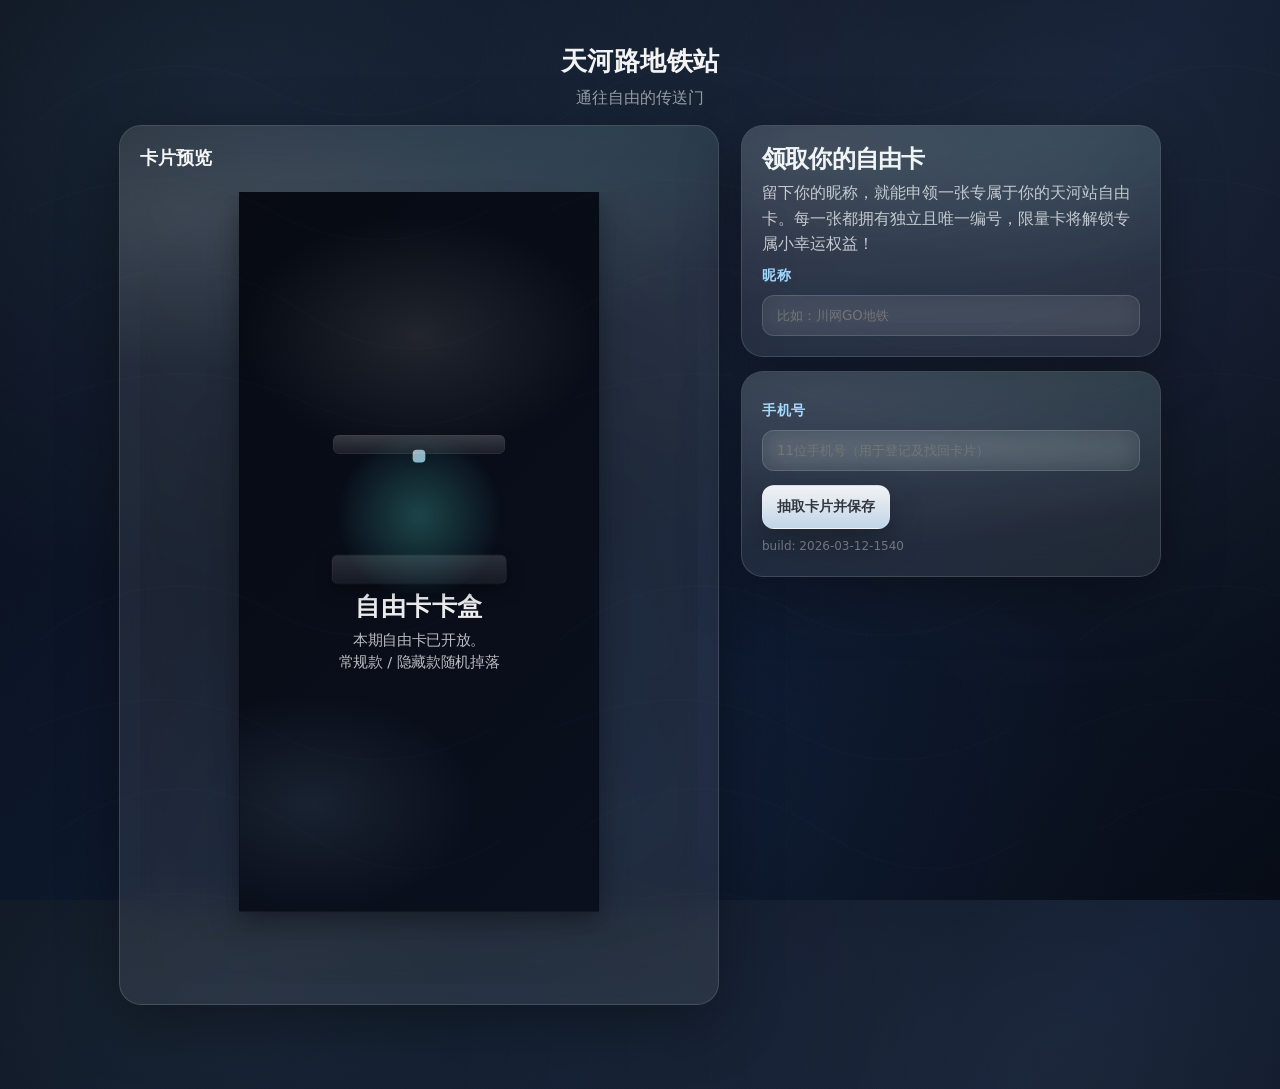
==== trophy/index.html @ 4b8d0b51 "Fix Pages clean-urls redirect: absolute asset paths + add /trophy/index.html" ====
<!doctype html>
<html lang="zh-CN">
<head>
  <meta charset="utf-8" />
  <meta name="viewport" content="width=device-width,initial-scale=1" />
  <meta http-equiv="cache-control" content="no-cache" />
  <meta http-equiv="pragma" content="no-cache" />
  <meta http-equiv="expires" content="0" />
  <script>
    // Keep /trophy stable even if Pages "Clean URLs" redirects /trophy.html -> /trophy
    location.replace('/trophy.html?v=noturn2');
  </script>
  <title>川网GO地铁-自由卡</title>
</head>
<body></body>
</html>
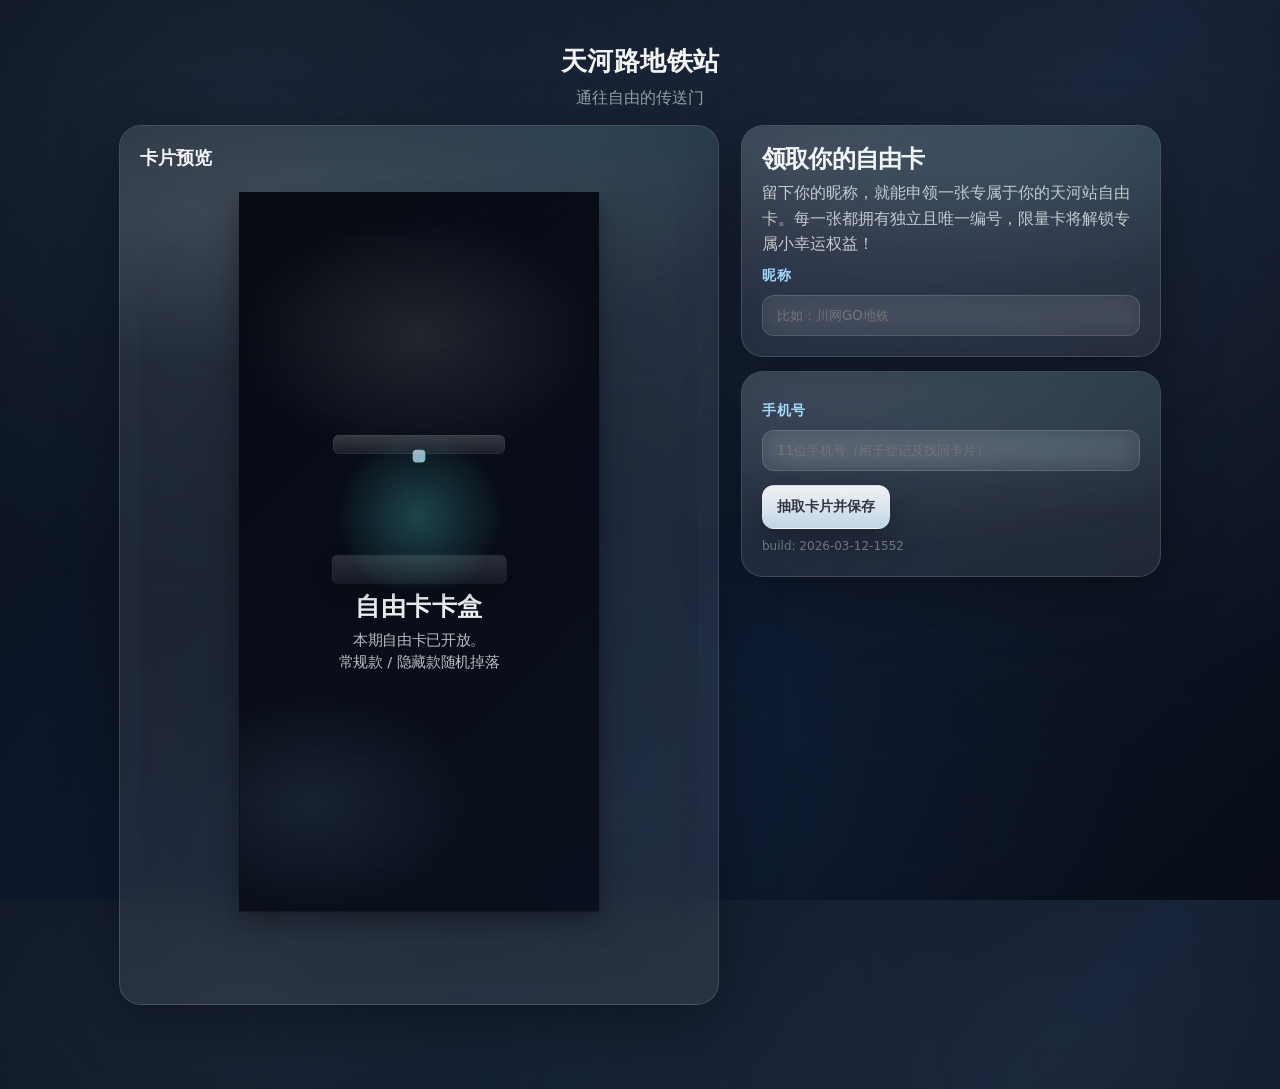
==== commit e7c1acf3: "Fix: /trophy redirect to noturn3; bump build" ====
--- a/trophy/index.html
+++ b/trophy/index.html
@@ -8,7 +8,7 @@
   <meta http-equiv="expires" content="0" />
   <script>
     // Keep /trophy stable even if Pages "Clean URLs" redirects /trophy.html -> /trophy
-    location.replace('/trophy.html?v=noturn2');
+    location.replace('/trophy.html?v=noturn3');
   </script>
   <title>川网GO地铁-自由卡</title>
 </head>
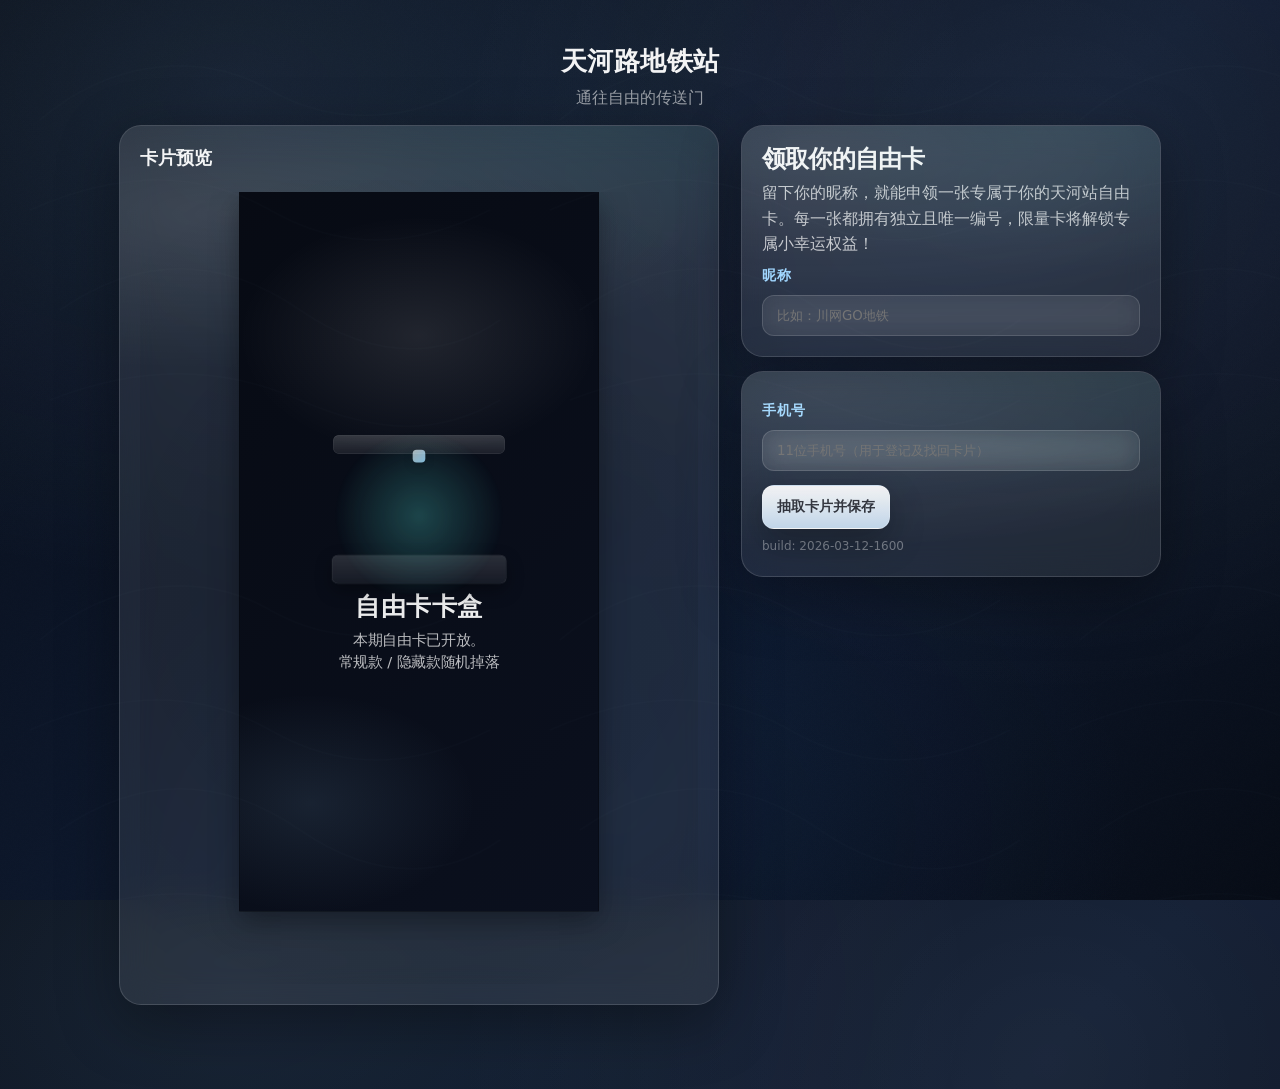
==== commit e678686c: "Fix: make /trophy a real page loading noturn3 (avoid clean-url script mismatch)" ====
--- a/trophy/index.html
+++ b/trophy/index.html
@@ -3,14 +3,148 @@
 <head>
   <meta charset="utf-8" />
   <meta name="viewport" content="width=device-width,initial-scale=1" />
-  <meta http-equiv="cache-control" content="no-cache" />
-  <meta http-equiv="pragma" content="no-cache" />
-  <meta http-equiv="expires" content="0" />
-  <script>
-    // Keep /trophy stable even if Pages "Clean URLs" redirects /trophy.html -> /trophy
-    location.replace('/trophy.html?v=noturn3');
-  </script>
   <title>川网GO地铁-自由卡</title>
+  <link rel="stylesheet" href="/css/style.css" />
+  <link rel="stylesheet" href="/css/poster.css" />
+  <link rel="stylesheet" href="https://cdn.jsdelivr.net/npm/@fontsource/noto-sans-sc@5.0.19/400.css" />
+  <link rel="stylesheet" href="https://cdn.jsdelivr.net/npm/alibaba-puhuiti@3.45.0/dist/AlibabaPuHuiTi.css" />
+  <script src="https://cdn.jsdelivr.net/npm/html2canvas@1.4.1/dist/html2canvas.min.js"></script>
+  <script src="https://cdn.jsdelivr.net/npm/jszip@3.10.1/dist/jszip.min.js"></script>
+  <meta name="referrer" content="no-referrer" />
 </head>
-<body></body>
+<body>
+  <div class="container">
+    <!-- Modal (soft glass) -->
+    <div id="modalMask" style="display:none; position:fixed; inset:0; z-index:99999; background:rgba(0,0,0,.55); backdrop-filter: blur(6px);"></div>
+    <div id="modalBox" style="display:none; position:fixed; left:50%; top:50%; transform:translate(-50%,-50%); z-index:100000; width:min(440px, calc(100vw - 32px)); border-radius:18px; background:rgba(255,255,255,.06); border:1px solid rgba(255,255,255,.14); box-shadow:0 40px 120px rgba(0,0,0,.55); backdrop-filter: blur(22px); overflow:hidden;">
+      <div id="modalHeader" style="padding:16px 18px 14px; border-bottom:1px solid rgba(255,255,255,.10); position:relative;">
+        <div style="display:flex; align-items:flex-start; gap:12px;">
+          <div id="modalIcon" style="width:10px; height:10px; margin-top:7px; border-radius:999px; background:rgba(159,214,255,.85); box-shadow:0 0 0 6px rgba(159,214,255,.10);"></div>
+          <div style="flex:1;">
+            <div id="modalTitle" style="font-weight:800; letter-spacing:.2px; font-size:16px;">提示</div>
+            <div id="modalText" class="sub" style="margin-top:6px; font-size:14px; line-height:1.55;"></div>
+          </div>
+        </div>
+        <button id="modalClose" type="button" aria-label="close" style="position:absolute; right:12px; top:12px; width:34px; height:34px; border-radius:12px; border:1px solid rgba(255,255,255,.12); background:rgba(255,255,255,.04); color:rgba(255,255,255,.86); cursor:pointer;">×</button>
+      </div>
+      <div style="padding:12px 18px 16px; display:flex; justify-content:flex-end; gap:10px;">
+        <button class="btn secondary" id="modalCancel" type="button" style="display:none; padding:10px 14px;">取消</button>
+        <button class="btn" id="modalOk" type="button" style="padding:10px 16px;">知道了</button>
+      </div>
+    </div>
+
+    <div style="text-align:center; margin: 18px 0 14px;">
+      <div style="font-weight:900; font-size:26px; letter-spacing:.5px;">天河路地铁站</div>
+      <div class="sub" style="margin-top:6px; opacity:.78;">通往自由的传送门</div>
+    </div>
+
+    <div class="hero">
+      <div class="card pad" id="export">
+        <h2 style="margin:0 0 10px; font-size:18px;">卡片预览</h2>
+        <div class="shareWrap">
+          <div id="debugInfo" class="sub" style="display:none; margin:8px 0 0; opacity:.7;"></div>
+          <div class="previewBox">
+            <div class="previewInner">
+              <div class="shareCard" id="shareCard">
+                <div class="closedState" id="closedState">
+                  <div class="chest" aria-hidden="true">
+                    <div class="chestLid"></div>
+                    <div class="chestBody"></div>
+                    <div class="chestLock"></div>
+                    <div class="chestGlow"></div>
+                  </div>
+                  <div class="closedText">
+                    <div class="closedTitle">自由卡卡盒</div>
+                    <div class="closedSub">本期自由卡已开放。<br/>常规款 / 隐藏款随机掉落</div>
+                  </div>
+                </div>
+
+                <div class="openState" id="openState" style="display:none;">
+                  <img class="posterImg" id="previewImg" src="" alt="card" />
+                </div>
+              </div>
+
+            </div>
+          </div>
+        </div>
+      </div>
+
+      <div style="display:flex; flex-direction:column; gap:14px;">
+        <div class="card pad">
+          <h1 class="h1" style="font-size:24px; margin:0 0 8px;">领取你的自由卡</h1>
+          <p class="sub" style="margin:0 0 10px;">留下你的昵称，就能申领一张专属于你的天河站自由卡。每一张都拥有独立且唯一编号，限量卡将解锁专属小幸运权益！</p>
+
+          <div class="field" style="margin-top:10px;">
+            <label>昵称</label>
+            <input id="nameInput" type="text" placeholder="比如：川网GO地铁" maxlength="16" />
+          </div>
+        </div>
+
+        <div class="card pad">
+          <div class="field" style="margin-top:10px;">
+            <label>手机号</label>
+            <input id="phoneInput" type="tel" placeholder="11位手机号（用于登记及找回卡片）" maxlength="11" inputmode="numeric" />
+          </div>
+
+          <div class="btnrow" style="margin-top:14px;">
+            <button class="btn" id="btnDownload" type="button">抽取卡片并保存</button>
+          </div>
+
+          <div id="statusBar" class="sub" style="display:none; margin-top:10px; padding:10px 12px; border-radius:12px; background:rgba(255,255,255,.06); border:1px solid rgba(255,255,255,.14);"></div>
+          <div id="buildStamp" class="sub" style="margin-top:8px; opacity:.5; font-size:12px;">build: 2026-03-12-1600</div>
+
+          <div id="testPanel" style="display:none; margin-top:12px;">
+            <div class="btnrow">
+              <button class="btn secondary" id="btnExportAll12" type="button">一键导出 12 张（ZIP，测试）</button>
+            </div>
+            <div class="sub" id="exportAllHint" style="margin-top:8px; opacity:.75; display:none;"></div>
+          </div>
+
+          <div id="calibPanel" style="display:none; margin-top:14px; padding-top:14px; border-top:1px solid rgba(255,255,255,.12);">
+            <div class="sub" style="margin-bottom:10px; opacity:.85;">校准模式：拖动名字/编号到正确位置；方向键微调（Shift=10px）。</div>
+            <div class="btnrow" style="margin-top:10px;">
+              <button class="btn secondary" id="btnCalibCopy" type="button">复制当前卡配置</button>
+              <button class="btn secondary" id="btnCalibDownload" type="button">下载 cards.json（含修改）</button>
+            </div>
+
+            <div style="margin-top:12px; display:grid; grid-template-columns: 1fr 1fr; gap:12px;">
+              <div>
+                <div class="sub" style="opacity:.75; margin-bottom:6px;">调名字（方向按钮）</div>
+                <div style="display:grid; grid-template-columns: 44px 44px 44px; gap:8px; justify-content:start;">
+                  <button class="btn secondary" id="btnNameUp" type="button" style="padding:10px;">↑</button>
+                  <div></div>
+                  <button class="btn secondary" id="btnNameStep" type="button" style="padding:10px;">+10</button>
+                  <button class="btn secondary" id="btnNameLeft" type="button" style="padding:10px;">←</button>
+                  <button class="btn secondary" id="btnNameDown" type="button" style="padding:10px;">↓</button>
+                  <button class="btn secondary" id="btnNameRight" type="button" style="padding:10px;">→</button>
+                </div>
+              </div>
+              <div>
+                <div class="sub" style="opacity:.75; margin-bottom:6px;">调编号（方向按钮）</div>
+                <div style="display:grid; grid-template-columns: 44px 44px 44px; gap:8px; justify-content:start;">
+                  <button class="btn secondary" id="btnNoUp" type="button" style="padding:10px;">↑</button>
+                  <div></div>
+                  <button class="btn secondary" id="btnNoStep" type="button" style="padding:10px;">+10</button>
+                  <button class="btn secondary" id="btnNoLeft" type="button" style="padding:10px;">←</button>
+                  <button class="btn secondary" id="btnNoDown" type="button" style="padding:10px;">↓</button>
+                  <button class="btn secondary" id="btnNoRight" type="button" style="padding:10px;">→</button>
+                </div>
+              </div>
+            </div>
+          </div>
+        </div>
+      </div>
+    </div>
+  </div>
+
+  <div class="exportHidden" aria-hidden="true">
+    <div class="shareCard" id="exportCard">
+      <img class="posterImg" id="exportPosterImg" src="/assets/cards/1.jpg" alt="card" />
+      <div class="nameOverlay" id="exportNameText">川网GO地铁</div>
+      <div class="noOverlay" id="exportNoText">（编号#00001）</div>
+    </div>
+  </div>
+
+  <script src="/js/trophy.js?v=noturn3"></script>
+</body>
 </html>
--- a/css/style.css
+++ b/css/style.css
@@ -0,0 +1,528 @@
+@font-face{
+  font-family:"DingTalk JinBuTi";
+  src:url("../assets/fonts/DingTalkJinBuTi.ttf") format("truetype");
+  font-weight:100 900;
+  font-style:normal;
+  font-display:swap;
+}
+
+:root{
+  /* 山峰海报风格：渐变背景 + 复古胶片感 */
+  --bg-primary: #1a1a2e;
+  --bg-secondary: #16213e;
+  
+  /* 更高级克制：冰蓝/雪色体系 */
+  --gradient-pink: linear-gradient(135deg, #7aa7ff 0%, #9fd6ff 55%, #e6f4ff 100%);
+  --gradient-blue: linear-gradient(135deg, #0f1a2e 0%, #142745 55%, #0b1324 100%);
+  --gradient-sunset: linear-gradient(135deg, #0f1a2e 0%, #183055 55%, #0b1324 100%);
+  --gradient-night: linear-gradient(135deg, #0b1020 0%, #0f1a2e 55%, #0a1020 100%);
+  
+  /* 强调色：冰蓝（少量使用） */
+  --accent-mint: #9fd6ff;
+  --accent-bright: #cfe9ff;
+  --accent-neon: rgba(159,214,255,.55);
+  
+  /* 基础色彩 */
+  --card: rgba(255,255,255,.12);
+  --stroke: rgba(255,255,255,.18);
+  --text: rgba(255,255,255,.95);
+  --muted: rgba(255,255,255,.72);
+  --black-dot: rgba(0,0,0,.85);
+
+  --radius: 20px;
+  --shadow: 0 20px 60px rgba(0,0,0,.45);
+  --shadow-large: 0 30px 80px rgba(0,0,0,.35);
+
+  --mono: ui-monospace, SFMono-Regular, Menlo, Monaco, Consolas, "Liberation Mono", "Courier New", monospace;
+  /* UI font: Alibaba PuHuiTi (more premium + neutral) */
+  --sans: "Alibaba PuHuiTi", ui-sans-serif, system-ui, -apple-system, "PingFang SC", "Hiragino Sans GB", "Noto Sans SC", "Microsoft YaHei", Segoe UI, Roboto, "Helvetica Neue", Arial, sans-serif;
+}
+
+*{box-sizing:border-box}
+html,body{height:100%}
+
+body{
+  margin:0;
+  font-family:var(--sans);
+  color:var(--text);
+  min-height: 100vh;
+  background:
+    radial-gradient(1200px 800px at 18% 10%, rgba(159,214,255,.10), transparent 62%),
+    radial-gradient(1000px 900px at 82% 18%, rgba(255,255,255,.06), transparent 60%),
+    radial-gradient(900px 700px at 50% 92%, rgba(40,90,160,.10), transparent 55%),
+    linear-gradient(135deg, #080d18 0%, #0e1a30 55%, #070c16 100%);
+}
+
+/* 背景的轻噪点（更克制，接近你给的玻璃卡片参考） */
+body:before{
+  content:"";
+  position:fixed; inset:0;
+  pointer-events:none;
+  opacity:.035;
+  mix-blend-mode:overlay;
+  background-image:url("data:image/svg+xml,%3Csvg xmlns='http://www.w3.org/2000/svg' width='240' height='240'%3E%3Cfilter id='n'%3E%3CfeTurbulence type='fractalNoise' baseFrequency='.6' numOctaves='3' stitchTiles='stitch'/%3E%3C/filter%3E%3Crect width='240' height='240' filter='url(%23n)' opacity='.55'/%3E%3C/svg%3E");
+}
+
+/* subtle topo lines (outdoor vibe) */
+body:after{
+  content:"";
+  position:fixed; inset:0;
+  pointer-events:none;
+  opacity:.06;
+  mix-blend-mode:screen;
+  background-image:url("data:image/svg+xml,%3Csvg xmlns='http://www.w3.org/2000/svg' width='520' height='520' viewBox='0 0 520 520'%3E%3Cg fill='none' stroke='rgba(159,214,255,0.18)' stroke-width='1.2'%3E%3Cpath d='M40 120c70-60 160-70 230-30s150 30 210-10'/%3E%3Cpath d='M30 210c90-40 170-40 240 0s140 40 220 0'/%3E%3Cpath d='M60 310c80-55 160-55 240 0s150 45 200 10'/%3E%3Cpath d='M50 400c90-35 170-35 250 0s140 35 200 0'/%3E%3C/g%3E%3C/svg%3E");
+  background-size: 520px 520px;
+}
+
+/* 薄荷绿强调色 */
+.accent-text{
+  color: var(--accent-mint);
+  text-shadow: 0 0 10px rgba(159,214,255,.25);
+}
+
+.gradient-text{
+  background: linear-gradient(135deg, var(--accent-bright) 0%, var(--accent-mint) 100%);
+  -webkit-background-clip: text;
+  -webkit-text-fill-color: transparent;
+  background-clip: text;
+}
+
+/* 毛玻璃效果 */
+.glass{
+  background: rgba(255,255,255,.08);
+  backdrop-filter: blur(15px);
+  border: 1px solid rgba(255,255,255,.15);
+}
+
+a{color:inherit; text-decoration:none}
+
+.container{max-width:1320px; margin:0 auto; padding:26px 20px 60px}
+
+.nav{
+  display:flex; 
+  align-items:center; 
+  justify-content:space-between;
+  gap:18px;
+  margin-bottom:32px;
+  padding: 16px 0;
+}
+
+.brand{
+  display:flex; 
+  align-items:center; 
+  gap:12px; 
+  font-weight:900; 
+  letter-spacing:.3px;
+  font-size: 18px;
+}
+
+.brand .dot{
+  width:10px;
+  height:10px;
+  border-radius:50%;
+  background: radial-gradient(circle at 30% 30%, #ffffff, #9fd6ff 55%, rgba(159,214,255,.35));
+  box-shadow: 0 0 12px rgba(159,214,255,.22);
+}
+
+.navlinks{display:flex; gap:12px; flex-wrap:wrap}
+
+.pill{
+  display:inline-flex; 
+  align-items:center; 
+  gap:8px;
+  padding:12px 16px;
+  border-radius:25px;
+  background: rgba(255,255,255,.06);
+  border: 1px solid var(--stroke);
+  backdrop-filter: blur(12px);
+  transition: all .3s ease;
+}
+
+.pill:hover{
+  background: rgba(78,205,196,.15);
+  border-color: var(--accent-mint);
+  transform: translateY(-2px);
+}
+
+.pill[aria-current="page"]{
+  background: rgba(78,205,196,.2);
+  border-color: var(--accent-mint);
+  box-shadow: 0 0 0 3px rgba(78,205,196,.1);
+}
+
+.hero{
+  display:grid;
+  grid-template-columns: 600px 420px; /* 预览区 */
+  gap:22px;
+  align-items:start;
+  justify-content: center;
+  margin-bottom:24px;
+}
+
+@media (max-width: 980px){
+  .hero{grid-template-columns:1fr}
+}
+
+.card{
+  border-radius: 22px;
+  background: rgba(255,255,255,.08);
+  border: 1px solid rgba(255,255,255,.14);
+  box-shadow: 0 18px 60px rgba(0,0,0,.35);
+  backdrop-filter: blur(18px);
+  -webkit-backdrop-filter: blur(18px);
+  overflow: hidden;
+  position: relative;
+}
+
+.card.pad{padding:20px}
+
+/* 玻璃高光 */
+.card:before{
+  content:"";
+  position:absolute;
+  inset:0;
+  background:
+    radial-gradient(900px 260px at 18% 10%, rgba(255,255,255,.10), transparent 60%),
+    radial-gradient(900px 260px at 82% 0%, rgba(78,205,196,.08), transparent 55%);
+  pointer-events:none;
+}
+
+.h1{
+  font-size:42px; 
+  line-height:1.1; 
+  margin:0 0 12px; 
+  letter-spacing:-0.8px;
+  font-weight:900;
+}
+
+.sub{
+  color:var(--muted); 
+  margin:0; 
+  line-height:1.6;
+  font-size: 16px;
+}
+
+.kbd{
+  font-family:var(--mono); 
+  font-size:13px; 
+  color:var(--accent-mint); 
+  padding:3px 10px; 
+  border-radius:8px; 
+  border:1px solid rgba(78,205,196,.3); 
+  background:rgba(78,205,196,.1);
+  box-shadow: inset 0 0 10px rgba(78,205,196,.1);
+}
+
+.btnrow{display:flex; gap:12px; flex-wrap:wrap; margin-top:18px}
+
+.btn{
+  border:none;
+  padding:12px 14px;
+  border-radius:12px;
+  font-weight:800;
+  cursor:pointer;
+  font-size: 14px;
+  transition: all .2s ease;
+  position: relative;
+  overflow: hidden;
+}
+
+.btn{
+  color: rgba(10,14,24,.96);
+  background: linear-gradient(180deg, rgba(255,255,255,.92), rgba(209,233,255,.88));
+  border: 1px solid rgba(255,255,255,.25);
+  box-shadow: 0 14px 34px rgba(0,0,0,.30);
+}
+
+.btn:before{
+  content:"";
+  position:absolute;
+  inset:0;
+  background: radial-gradient(600px 120px at 30% 0%, rgba(255,255,255,.55), transparent 60%);
+  opacity: .35;
+  transition: opacity .25s ease;
+}
+
+.btn:hover:before{opacity: .55}
+
+.btn.secondary{
+  color: rgba(255,255,255,.88);
+  background: rgba(255,255,255,.06);
+  border: 1px solid rgba(255,255,255,.14);
+  box-shadow: 0 10px 26px rgba(0,0,0,.18);
+}
+
+.btn:active{transform: translateY(2px)}
+
+.field{display:flex; flex-direction:column; gap:10px; margin-top:16px}
+
+.field label{
+  font-weight: 600;
+  color: var(--accent-mint);
+  font-size: 14px;
+  letter-spacing: 0.5px;
+}
+
+input[type="text"], input[type="tel"], textarea, select{
+  width:100%;
+  padding:12px 14px;
+  border-radius:12px;
+  background: rgba(255,255,255,.06);
+  border: 1px solid rgba(255,255,255,.14);
+  color: var(--text);
+  outline: none;
+  font-family: inherit;
+  transition: all .2s ease;
+  backdrop-filter: blur(12px);
+}
+
+input[type="text"]:focus, input[type="tel"]:focus, textarea:focus, select:focus{
+  border-color: rgba(159,214,255,.65);
+  box-shadow: 0 0 0 4px rgba(159,214,255,.12);
+  background: rgba(255,255,255,.09);
+}
+
+.grid2{display:grid; grid-template-columns:1fr 1fr; gap:16px}
+@media (max-width: 900px){
+  .grid2{grid-template-columns:1fr}
+}
+
+/* 海报预览区域 - 完全匹配原始设计 */
+.shareWrap{
+  display:flex;
+  justify-content:center;
+  padding:12px 10px; /* less vertical whitespace */
+  background: radial-gradient(circle at center, rgba(0,0,0,.18), transparent);
+  border-radius: var(--radius);
+}
+
+.shareCard{
+  width: 540px; 
+  height: 1080px; 
+  border-radius: 40px; /* 更大的圆角，匹配原设计 */
+  overflow: hidden;
+  position: relative;
+  background: #000; /* 默认黑色背景 */
+  box-shadow: var(--shadow-large);
+}
+
+/* 山峰主图片区域 - 占据大部分空间 */
+.mountainArea{
+  position: absolute;
+  top: 0;
+  left: 0;
+  right: 0;
+  bottom: 200px; /* 给底部信息区域留出空间 */
+  overflow: hidden;
+  border-radius: 40px 40px 0 0;
+}
+
+.mountainImg{
+  width: 100%;
+  height: 100%;
+  object-fit: cover;
+  object-position: center;
+  filter: 
+    contrast(1.1) 
+    saturate(1.2) 
+    sepia(.05);
+}
+
+/* 黑点分隔条 - 在山峰和底部信息之间 */
+.shareCard:before{
+  content:"";
+  position: absolute;
+  bottom: 200px; /* 与底部信息区域对齐 */
+  left: 0;
+  right: 0;
+  height: 40px;
+  background: 
+    radial-gradient(circle at 6% 50%, var(--black-dot) 6px, transparent 8px),
+    radial-gradient(circle at 18% 50%, var(--black-dot) 6px, transparent 8px),
+    radial-gradient(circle at 30% 50%, var(--black-dot) 6px, transparent 8px),
+    radial-gradient(circle at 42% 50%, var(--black-dot) 6px, transparent 8px),
+    radial-gradient(circle at 54% 50%, var(--black-dot) 6px, transparent 8px),
+    radial-gradient(circle at 66% 50%, var(--black-dot) 6px, transparent 8px),
+    radial-gradient(circle at 78% 50%, var(--black-dot) 6px, transparent 8px),
+    radial-gradient(circle at 90% 50%, var(--black-dot) 6px, transparent 8px);
+  z-index: 15;
+}
+
+/* 文字覆盖层 - 直接叠加在山峰图片上 */
+.textOverlay{
+  position: absolute;
+  top: 60px;
+  left: 40px;
+  right: 40px;
+  z-index: 10;
+  text-align: left; /* 原设计是左对齐 */
+}
+
+.bigName{
+  font-size: 56px;
+  line-height: 1.0;
+  margin: 0 0 8px;
+  letter-spacing: -1px;
+  font-weight: 900;
+  color: var(--accent-bright);
+  text-shadow: 
+    0 0 25px rgba(69,230,168,.7),
+    3px 3px 0 rgba(0,0,0,.4);
+  transform: rotate(-1.5deg);
+  font-style: normal;
+}
+
+.line1Text, .line2Text{
+  font-size: 36px;
+  line-height: 1.1;
+  margin: 4px 0;
+  color: var(--accent-mint);
+  text-shadow: 
+    0 0 20px rgba(78,205,196,.6),
+    2px 2px 0 rgba(0,0,0,.3);
+  font-weight: 800;
+  transform: rotate(0.8deg);
+}
+
+.line2Text{
+  transform: rotate(-0.5deg);
+  margin-left: 20px; /* 第二行略微缩进 */
+}
+
+/* 底部信息区域 - 完全匹配原设计 */
+.footerArea{
+  position: absolute;
+  left: 0;
+  right: 0;
+  bottom: 0;
+  height: 200px;
+  background: rgba(250,250,250,.98);
+  padding: 30px;
+  display: flex;
+  flex-direction: column;
+  justify-content: space-between;
+  border-radius: 0 0 40px 40px;
+}
+
+/* 底部区域样式 - 完全匹配原设计 */
+.footerContent{
+  display: flex;
+  flex-direction: column;
+  height: 100%;
+  justify-content: space-between;
+}
+
+.footerTop{
+  display: flex;
+  align-items: flex-start;
+  justify-content: space-between;
+}
+
+.footerLeft{
+  flex: 1;
+}
+
+.footerTitle{
+  font-size: 18px;
+  font-weight: 800;
+  color: var(--accent-mint);
+  margin: 0 0 8px;
+  letter-spacing: 0.5px;
+}
+
+.footerSubtitle{
+  font-size: 16px;
+  font-style: italic;
+  color: var(--accent-mint);
+  margin: 0 0 12px;
+  opacity: 0.9;
+}
+
+.footerDesc{
+  font-size: 14px;
+  color: rgba(0,0,0,.75);
+  margin: 0;
+  line-height: 1.4;
+}
+
+.footerLogo{
+  width: 80px;
+  height: 80px;
+  background: rgba(78,205,196,.1);
+  border-radius: 50%;
+  display: flex;
+  align-items: center;
+  justify-content: center;
+  border: 2px solid rgba(78,205,196,.3);
+}
+
+.logoIcon{
+  width: 40px;
+  height: 40px;
+  background: var(--gradient-pink);
+  border-radius: 50%;
+}
+
+/* 预览缩放 */
+/* Preview sizing: avoid transform-created blank space by using a fixed-height viewport */
+.previewBox{
+  width: 600px;
+  height: 780px;
+  overflow: hidden;
+  border-radius: 0;
+
+  display: flex;
+  justify-content: center;
+  align-items: flex-start;
+}
+
+.previewInner{
+  width: 1080px;
+  height: 2160px;
+  transform: scale(.333);
+  transform-origin: top center;
+}
+
+@media (max-width: 900px){
+  .previewBox{
+    width: 100%;
+    height: 560px;
+  }
+  .previewInner{ transform: scale(.26); transform-origin: top center; }
+}
+
+
+/* 响应式调整 */
+@media (max-width: 600px){
+  .container{padding: 20px 16px 60px}
+  .hero{gap: 16px}
+  .h1{font-size: 32px}
+  .shareCard{
+    width: 360px; 
+    height: 720px;
+  }
+  .textOverlay{
+    top: 40px;
+    left: 25px;
+    right: 25px;
+  }
+  .bigName{font-size: 36px}
+  .line1Text, .line2Text{font-size: 24px}
+  .footerArea{height: 140px; padding: 20px}
+}
+
+/* 添加平滑过渡效果 */
+.shareCard{
+  transition: all 0.3s ease;
+}
+
+.mountainImg{
+  transition: filter 0.3s ease;
+}
+
+/* 文字样式增强 */
+.bigName, .line1Text, .line2Text{
+  font-family: var(--sans);
+  -webkit-font-smoothing: antialiased;
+  text-rendering: optimizeLegibility;
+}
--- a/css/poster.css
+++ b/css/poster.css
@@ -0,0 +1,195 @@
+/* Poster-only layout: base image + name overlay */
+
+/* Kill any decorative pseudo-elements from global style.css (the "dot" row) */
+.shareCard::before,
+.shareCard::after{
+  content: none !important;
+  display: none !important;
+}
+
+.shareCard{
+  width: 1080px;
+  height: 2160px;
+  border-radius: 0;
+  overflow: hidden;
+  position: relative;
+  box-shadow: 0 30px 80px rgba(0,0,0,.35);
+}
+
+/* hidden export target */
+.exportHidden{
+  position: fixed;
+  left: -3000px;
+  top: 0;
+  width: 1080px;
+  height: 2160px;
+  overflow: visible; /* do NOT clip exportCard */
+  pointer-events: none;
+}
+
+.openState{
+  position:absolute;
+  inset:0;
+}
+
+.posterImg{
+  position:absolute;
+  inset:0;
+  width:100%;
+  height:100%;
+  object-fit: cover;
+  object-position: center;
+  pointer-events: none; /* allow dragging overlays */
+}
+
+/* Closed state (card box) */
+.closedState{
+  position:absolute;
+  inset:0;
+  display:flex;
+  flex-direction:column;
+  align-items:center;
+  justify-content:center;
+  gap:18px;
+  background:
+    radial-gradient(900px 600px at 50% 20%, rgba(255,255,255,.10), transparent 60%),
+    radial-gradient(900px 600px at 20% 85%, rgba(159,214,255,.10), transparent 55%),
+    linear-gradient(135deg, rgba(8,12,22,.88), rgba(12,18,34,.88));
+}
+
+.closedText{ text-align:center; padding: 0 26px; }
+.closedTitle{ font-weight:900; font-size:76px; letter-spacing:.6px; color: rgba(255,255,255,.92); }
+.closedSub{ margin-top:16px; font-size:44px; color: rgba(255,255,255,.72); line-height:1.5; }
+
+.chest{ position:relative; width:560px; height:460px; }
+.chestGlow{
+  position:absolute; inset:-30px -40px;
+  background: radial-gradient(circle at 50% 55%, rgba(78,205,196,.35), transparent 60%);
+  filter: blur(6px);
+  opacity:.85;
+}
+.chestBody{
+  position:absolute; left:18px; right:18px; bottom:0; height:86px;
+  background: linear-gradient(180deg, rgba(255,255,255,.14), rgba(255,255,255,.06));
+  border: 1px solid rgba(255,255,255,.18);
+  border-radius: 18px;
+  box-shadow: 0 20px 50px rgba(0,0,0,.35);
+  backdrop-filter: blur(10px);
+}
+.chestLid{
+  position:absolute; left:22px; right:22px; top:14px; height:56px;
+  background: linear-gradient(180deg, rgba(255,255,255,.18), rgba(255,255,255,.08));
+  border: 1px solid rgba(255,255,255,.18);
+  border-radius: 18px;
+  transform-origin: 50% 100%;
+}
+.chestLock{
+  position:absolute; left:50%; transform:translateX(-50%);
+  top:58px; width:38px; height:38px;
+  background: linear-gradient(135deg, rgba(255,255,255,.65), rgba(159,214,255,.85));
+  border-radius: 12px;
+  box-shadow: 0 10px 30px rgba(0,0,0,.22);
+}
+
+/* Calibration helpers */
+.shareCard.calib .nameOverlay,
+.shareCard.calib .noOverlay{
+  outline: 2px dashed rgba(159,214,255,.65);
+  outline-offset: 6px;
+  background: rgba(0,0,0,.22);
+  border-radius: 10px;
+  padding: 6px 10px;
+  backdrop-filter: blur(6px);
+  touch-action: none;
+}
+.shareCard.calib .nameOverlay:active,
+.shareCard.calib .noOverlay:active{ cursor: grabbing; }
+
+/* Reveal animation (stronger "open box → pull card") */
+.shareCard.revealing{ perspective: 900px; }
+.shareCard.revealing .chest{ animation: chestBounce .45s ease-in-out both; }
+.shareCard.revealing .chestLid{ animation: lidOpen .55s cubic-bezier(.2,.9,.2,1) both; }
+.shareCard.revealing .chestGlow{ animation: glowBurst .75s ease-out both; }
+.shareCard.revealing .chestLock{ animation: lockPop .55s ease-out both; }
+
+/* closed state fades slightly later, so the lid/glow are visible */
+.shareCard.revealing .closedState{ animation: fadeOut .35s ease forwards; animation-delay: .55s; }
+
+/* card appears as if sliding out */
+.shareCard.revealing .openState{ display:block !important; animation: cardSlideOut .75s cubic-bezier(.12,.9,.18,1) both; }
+
+@keyframes chestBounce{
+  0%{ transform: translateY(0) }
+  30%{ transform: translateY(-6px) }
+  60%{ transform: translateY(2px) }
+  100%{ transform: translateY(0) }
+}
+@keyframes lidOpen{
+  0%{ transform: rotateX(0deg) }
+  70%{ transform: rotateX(-62deg) }
+  100%{ transform: rotateX(-55deg) }
+}
+@keyframes glowBurst{
+  0%{ opacity:.25; transform: scale(.9) }
+  35%{ opacity:1; transform: scale(1.08) }
+  100%{ opacity:.55; transform: scale(1.18) }
+}
+@keyframes lockPop{
+  0%{ transform: translateX(-50%) scale(1) }
+  55%{ transform: translateX(-50%) scale(1.12) }
+  100%{ transform: translateX(-50%) scale(1) }
+}
+@keyframes fadeOut{
+  to{ opacity:0; transform: scale(.985); }
+}
+@keyframes cardSlideOut{
+  0%{ opacity:0; transform: translateY(22px) rotateX(16deg) scale(.98); filter: blur(1px); }
+  45%{ opacity:1; transform: translateY(0) rotateX(0deg) scale(1); filter: blur(0px); }
+  /* end at 0 so preview == exported image (no persistent offset) */
+  100%{ opacity:1; transform: translateY(0) rotateX(0deg) scale(1); }
+}
+
+/* Name/No overlays are now positioned per-card via configs/cards.json */
+.nameOverlay{
+  position:absolute;
+  left: 46px;
+  top: 800px;
+  z-index: 50;
+
+  /* IMPORTANT: no padding; coords are for glyph box */
+  padding: 0;
+  background: transparent;
+  line-height: 1;
+
+  font-weight: 400;
+  font-size: 54px;
+  letter-spacing: .5px;
+
+  color: #979595;
+  text-shadow: none;
+  font-family: "Noto Sans SC", "PingFang SC", "PingFangSC-Regular", "PingFang SC Regular", var(--sans);
+
+  -webkit-font-smoothing: antialiased;
+  text-rendering: geometricPrecision;
+  white-space: nowrap;
+}
+
+.noOverlay{
+  position:absolute;
+  left: 360px;
+  top: 800px;
+  z-index: 50;
+
+  padding: 0;
+  background: transparent;
+  line-height: 1;
+
+  font-weight: 400;
+  font-size: 24px;
+  letter-spacing: .2px;
+
+  color: #979595;
+  text-shadow: none;
+  font-family: "Noto Sans SC", "PingFang SC", "PingFangSC-Regular", "PingFang SC Regular", var(--sans);
+  white-space: nowrap;
+}
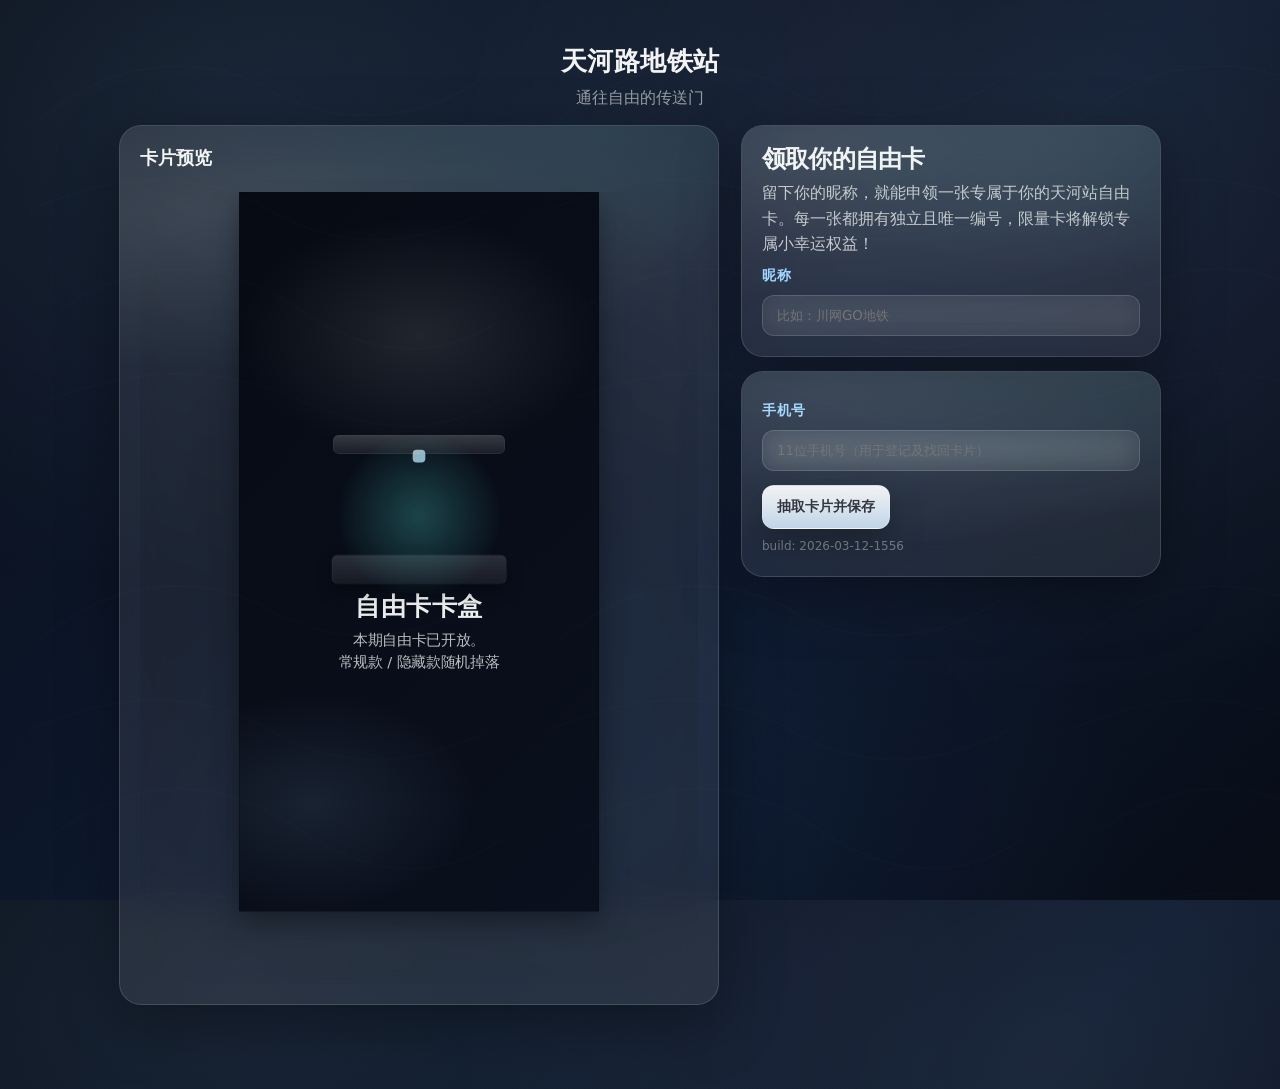
==== commit cd832a95: "Force deploy refresh: bump build to 1556 and js cache-bust noturn4" ====
--- a/trophy/index.html
+++ b/trophy/index.html
@@ -91,7 +91,7 @@
           </div>
 
           <div id="statusBar" class="sub" style="display:none; margin-top:10px; padding:10px 12px; border-radius:12px; background:rgba(255,255,255,.06); border:1px solid rgba(255,255,255,.14);"></div>
-          <div id="buildStamp" class="sub" style="margin-top:8px; opacity:.5; font-size:12px;">build: 2026-03-12-1600</div>
+          <div id="buildStamp" class="sub" style="margin-top:8px; opacity:.5; font-size:12px;">build: 2026-03-12-1556</div>
 
           <div id="testPanel" style="display:none; margin-top:12px;">
             <div class="btnrow">
@@ -145,6 +145,6 @@
     </div>
   </div>
 
-  <script src="/js/trophy.js?v=noturn3"></script>
+  <script src="/js/trophy.js?v=noturn4"></script>
 </body>
 </html>
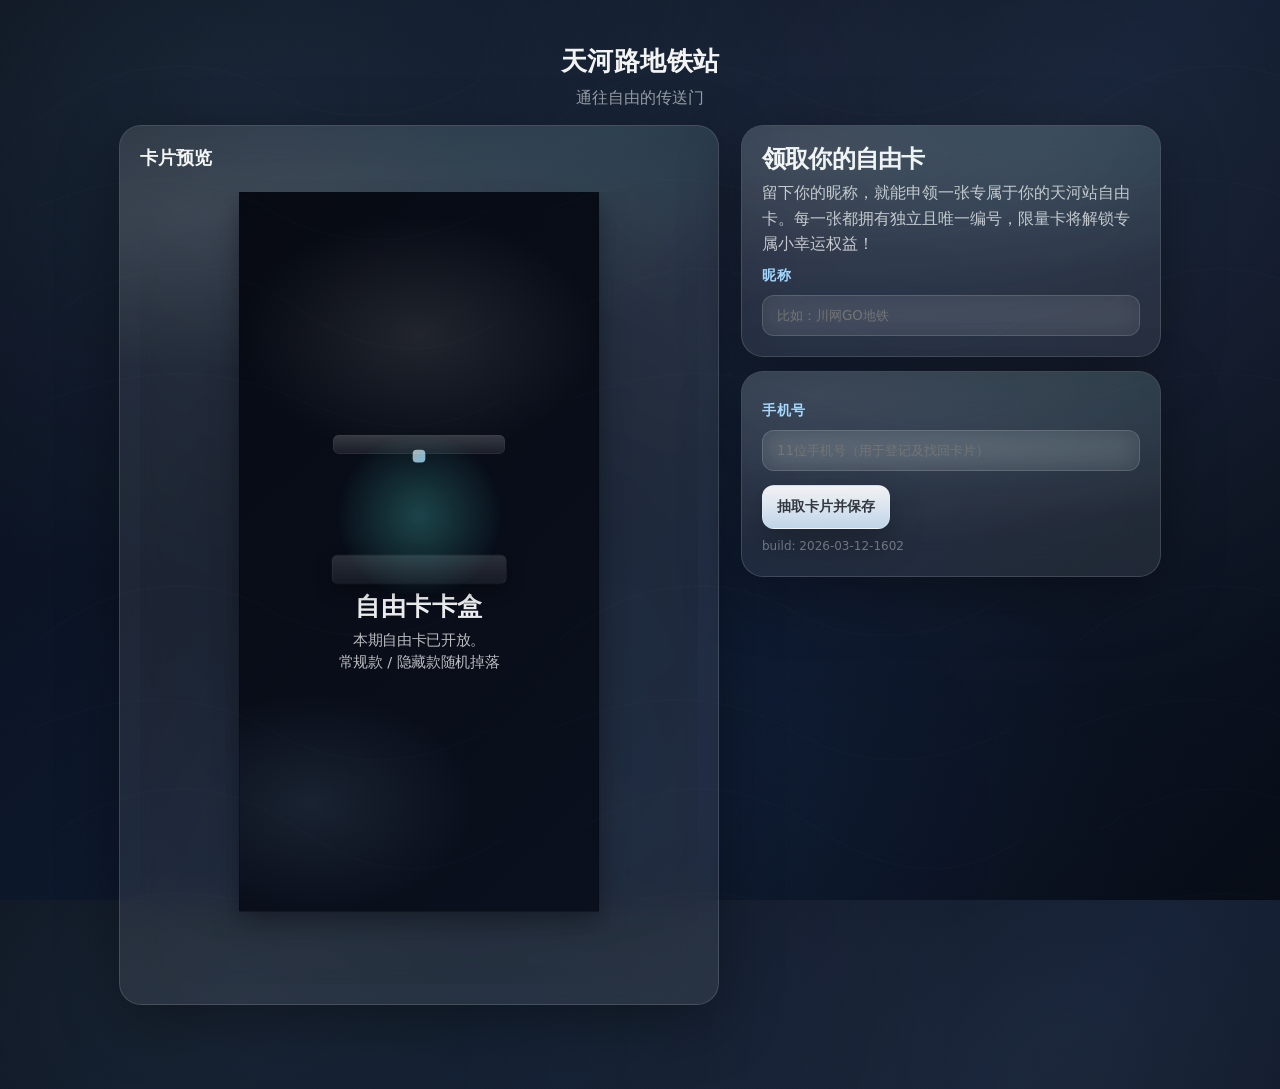
==== commit e48b819c: "Fix claim no-response: bump build to 1602 + noturn6 + surface JS errors" ====
--- a/trophy/index.html
+++ b/trophy/index.html
@@ -91,7 +91,7 @@
           </div>
 
           <div id="statusBar" class="sub" style="display:none; margin-top:10px; padding:10px 12px; border-radius:12px; background:rgba(255,255,255,.06); border:1px solid rgba(255,255,255,.14);"></div>
-          <div id="buildStamp" class="sub" style="margin-top:8px; opacity:.5; font-size:12px;">build: 2026-03-12-1556</div>
+          <div id="buildStamp" class="sub" style="margin-top:8px; opacity:.5; font-size:12px;">build: 2026-03-12-1602</div>
 
           <div id="testPanel" style="display:none; margin-top:12px;">
             <div class="btnrow">
@@ -145,6 +145,6 @@
     </div>
   </div>
 
-  <script src="/js/trophy.js?v=noturn4"></script>
+  <script src="/js/trophy.js?v=noturn6"></script>
 </body>
 </html>
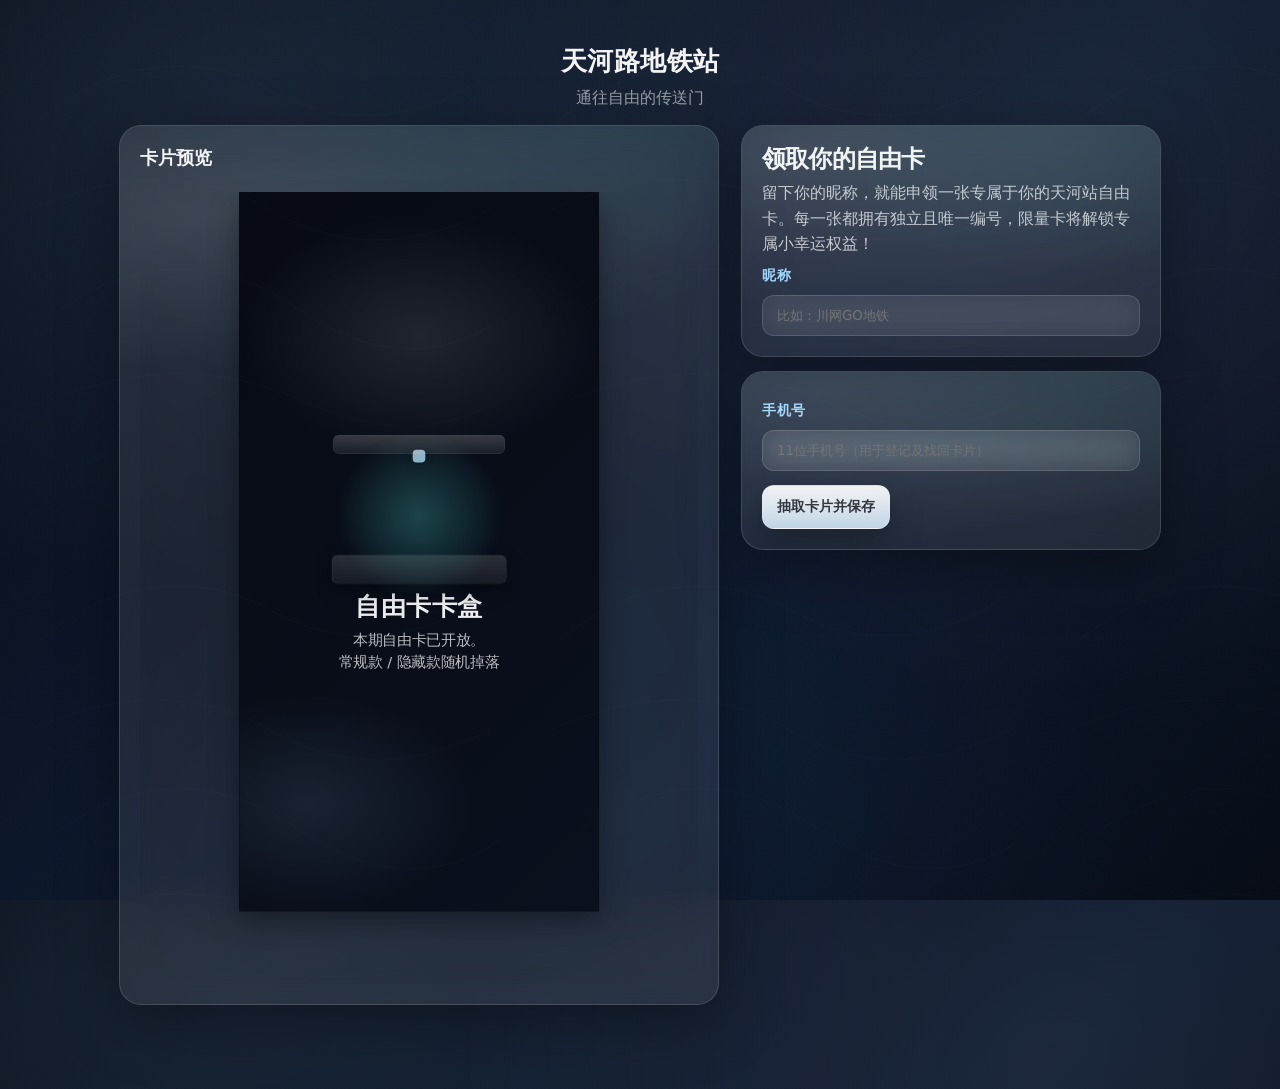
==== commit 3259b701: "Remove build stamp from UI" ====
--- a/trophy/index.html
+++ b/trophy/index.html
@@ -91,7 +91,6 @@
           </div>
 
           <div id="statusBar" class="sub" style="display:none; margin-top:10px; padding:10px 12px; border-radius:12px; background:rgba(255,255,255,.06); border:1px solid rgba(255,255,255,.14);"></div>
-          <div id="buildStamp" class="sub" style="margin-top:8px; opacity:.5; font-size:12px;">build: 2026-03-12-1602</div>
 
           <div id="testPanel" style="display:none; margin-top:12px;">
             <div class="btnrow">
